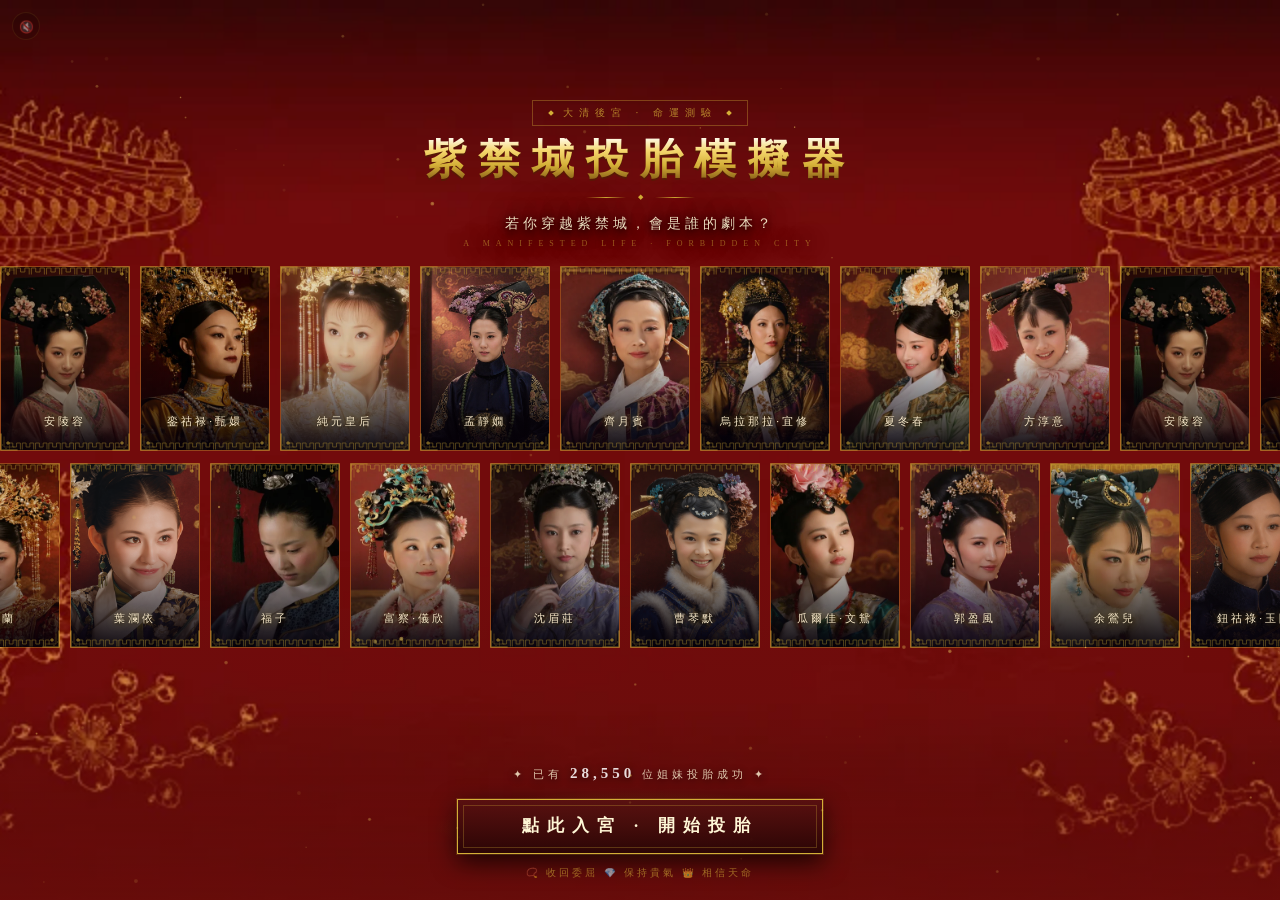
==== forbidden-city-game/index.html @ 696bb2dd "deploy: 紫禁城投胎模擬器 (Vite独立化构建)" ====
<!doctype html>
<html lang="zh-Hant">
  <head>
    <meta charset="UTF-8" />
    <meta name="viewport" content="width=device-width, initial-scale=1.0, user-scalable=no" />
    <title>紫禁城投胎模擬器</title>
    <meta name="description" content="大清後宮·命運測驗 — 穿越紫禁城，你會是誰的劇本？" />
    <meta property="og:title" content="紫禁城投胎模擬器" />
    <meta property="og:description" content="大清後宮·命運測驗 — 穿越紫禁城，你會是誰的劇本？" />
    <meta property="og:type" content="website" />
    <link rel="preconnect" href="https://fonts.googleapis.com">
    <link rel="preconnect" href="https://fonts.gstatic.com" crossorigin>
    <link href="https://fonts.googleapis.com/css2?family=Noto+Serif+TC:wght@400;700;900&family=Noto+Sans+TC:wght@400;700&display=swap" rel="stylesheet">
    <script type="module" crossorigin src="/forbidden-city-game/assets/index-CG6OCwtI.js"></script>
    <link rel="stylesheet" crossorigin href="/forbidden-city-game/assets/index-CJahbp13.css">
  </head>
  <body>
    <div id="root"></div>
  </body>
</html>
---- forbidden-city-game/assets/index-CJahbp13.css ----
*,:before,:after,::backdrop{--tw-border-spacing-x:0;--tw-border-spacing-y:0;--tw-translate-x:0;--tw-translate-y:0;--tw-rotate:0;--tw-skew-x:0;--tw-skew-y:0;--tw-scale-x:1;--tw-scale-y:1;--tw-pan-x: ;--tw-pan-y: ;--tw-pinch-zoom: ;--tw-scroll-snap-strictness:proximity;--tw-gradient-from-position: ;--tw-gradient-via-position: ;--tw-gradient-to-position: ;--tw-ordinal: ;--tw-slashed-zero: ;--tw-numeric-figure: ;--tw-numeric-spacing: ;--tw-numeric-fraction: ;--tw-ring-inset: ;--tw-ring-offset-width:0px;--tw-ring-offset-color:#fff;--tw-ring-color:#3b82f680;--tw-ring-offset-shadow:0 0 #0000;--tw-ring-shadow:0 0 #0000;--tw-shadow:0 0 #0000;--tw-shadow-colored:0 0 #0000;--tw-blur: ;--tw-brightness: ;--tw-contrast: ;--tw-grayscale: ;--tw-hue-rotate: ;--tw-invert: ;--tw-saturate: ;--tw-sepia: ;--tw-drop-shadow: ;--tw-backdrop-blur: ;--tw-backdrop-brightness: ;--tw-backdrop-contrast: ;--tw-backdrop-grayscale: ;--tw-backdrop-hue-rotate: ;--tw-backdrop-invert: ;--tw-backdrop-opacity: ;--tw-backdrop-saturate: ;--tw-backdrop-sepia: ;--tw-contain-size: ;--tw-contain-layout: ;--tw-contain-paint: ;--tw-contain-style: }*,:before,:after{box-sizing:border-box;border:0 solid #e5e7eb}:before,:after{--tw-content:""}html,:host{-webkit-text-size-adjust:100%;tab-size:4;font-feature-settings:normal;font-variation-settings:normal;-webkit-tap-highlight-color:transparent;font-family:ui-sans-serif,system-ui,sans-serif,Apple Color Emoji,Segoe UI Emoji,Segoe UI Symbol,Noto Color Emoji;line-height:1.5}body{line-height:inherit;margin:0}hr{height:0;color:inherit;border-top-width:1px}abbr:where([title]){-webkit-text-decoration:underline dotted;text-decoration:underline dotted}h1,h2,h3,h4,h5,h6{font-size:inherit;font-weight:inherit}a{color:inherit;-webkit-text-decoration:inherit;text-decoration:inherit}b,strong{font-weight:bolder}code,kbd,samp,pre{font-feature-settings:normal;font-variation-settings:normal;font-family:ui-monospace,SFMono-Regular,Menlo,Monaco,Consolas,Liberation Mono,Courier New,monospace;font-size:1em}small{font-size:80%}sub,sup{vertical-align:baseline;font-size:75%;line-height:0;position:relative}sub{bottom:-.25em}sup{top:-.5em}table{text-indent:0;border-color:inherit;border-collapse:collapse}button,input,optgroup,select,textarea{font-feature-settings:inherit;font-variation-settings:inherit;font-family:inherit;font-size:100%;font-weight:inherit;line-height:inherit;letter-spacing:inherit;color:inherit;margin:0;padding:0}button,select{text-transform:none}button,input:where([type=button]),input:where([type=reset]),input:where([type=submit]){-webkit-appearance:button;background-color:#0000;background-image:none}:-moz-focusring{outline:auto}:-moz-ui-invalid{box-shadow:none}progress{vertical-align:baseline}::-webkit-inner-spin-button{height:auto}::-webkit-outer-spin-button{height:auto}[type=search]{-webkit-appearance:textfield;outline-offset:-2px}::-webkit-search-decoration{-webkit-appearance:none}::-webkit-file-upload-button{-webkit-appearance:button;font:inherit}summary{display:list-item}blockquote,dl,dd,h1,h2,h3,h4,h5,h6,hr,figure,p,pre{margin:0}fieldset{margin:0;padding:0}legend{padding:0}ol,ul,menu{margin:0;padding:0;list-style:none}dialog{padding:0}textarea{resize:vertical}input::-moz-placeholder{opacity:1;color:#9ca3af}textarea::-moz-placeholder{opacity:1;color:#9ca3af}input::placeholder,textarea::placeholder{opacity:1;color:#9ca3af}button,[role=button]{cursor:pointer}:disabled{cursor:default}img,svg,video,canvas,audio,iframe,embed,object{vertical-align:middle;display:block}img,video{max-width:100%;height:auto}[hidden]:where(:not([hidden=until-found])){display:none}.container{width:100%}@media (width>=640px){.container{max-width:640px}}@media (width>=768px){.container{max-width:768px}}@media (width>=1024px){.container{max-width:1024px}}@media (width>=1280px){.container{max-width:1280px}}@media (width>=1536px){.container{max-width:1536px}}.pointer-events-none{pointer-events:none}.visible{visibility:visible}.fixed{position:fixed}.absolute{position:absolute}.relative{position:relative}.-inset-5{inset:-1.25rem}.-inset-6{inset:-1.5rem}.inset-0{inset:0}.inset-\[6px\]{inset:6px}.-inset-x-10{left:-2.5rem;right:-2.5rem}.inset-y-0{top:0;bottom:0}.bottom-0{bottom:0}.bottom-3{bottom:.75rem}.left-0{left:0}.left-1\/2{left:50%}.left-3{left:.75rem}.right-0{right:0}.right-3{right:.75rem}.top-0{top:0}.top-1\/2{top:50%}.top-3{top:.75rem}.z-10{z-index:10}.z-50{z-index:50}.z-\[100\]{z-index:100}.z-\[1\]{z-index:1}.z-\[200\]{z-index:200}.z-\[201\]{z-index:201}.z-\[999\]{z-index:999}.m-\[6px\]{margin:6px}.mx-0\.5{margin-left:.125rem;margin-right:.125rem}.mx-auto{margin-left:auto;margin-right:auto}.my-1{margin-top:.25rem;margin-bottom:.25rem}.mb-0\.5{margin-bottom:.125rem}.mb-1{margin-bottom:.25rem}.mb-2{margin-bottom:.5rem}.mb-2\.5{margin-bottom:.625rem}.mb-3{margin-bottom:.75rem}.mb-3\.5{margin-bottom:.875rem}.mb-4{margin-bottom:1rem}.mb-5{margin-bottom:1.25rem}.mb-8{margin-bottom:2rem}.mb-\[18px\]{margin-bottom:18px}.ml-0\.5{margin-left:.125rem}.mt-0\.5{margin-top:.125rem}.mt-12{margin-top:3rem}.mt-2{margin-top:.5rem}.mt-3{margin-top:.75rem}.mt-4{margin-top:1rem}.mt-6{margin-top:1.5rem}.mt-8{margin-top:2rem}.block{display:block}.inline-block{display:inline-block}.flex{display:flex}.inline-flex{display:inline-flex}.grid{display:grid}.hidden{display:none}.aspect-square{aspect-ratio:1}.h-1{height:.25rem}.h-7{height:1.75rem}.h-\[140px\]{height:140px}.h-\[14px\]{height:14px}.h-\[180px\]{height:180px}.h-\[1px\]{height:1px}.h-\[220px\]{height:220px}.h-\[32px\]{height:32px}.h-full{height:100%}.min-h-\[400px\]{min-height:400px}.w-0\.5{width:.125rem}.w-12{width:3rem}.w-16{width:4rem}.w-24{width:6rem}.w-7{width:1.75rem}.w-8{width:2rem}.w-9{width:2.25rem}.w-\[1\.5px\]{width:1.5px}.w-\[140px\]{width:140px}.w-\[180px\]{width:180px}.w-\[220px\]{width:220px}.w-\[2px\]{width:2px}.w-\[32px\]{width:32px}.w-\[40\%\]{width:40%}.w-\[90\%\]{width:90%}.w-full{width:100%}.max-w-\[300px\]{max-width:300px}.max-w-\[320px\]{max-width:320px}.max-w-\[340px\]{max-width:340px}.flex-1{flex:1}.flex-shrink-0,.shrink-0{flex-shrink:0}.transform{transform:translate(var(--tw-translate-x), var(--tw-translate-y)) rotate(var(--tw-rotate)) skewX(var(--tw-skew-x)) skewY(var(--tw-skew-y)) scaleX(var(--tw-scale-x)) scaleY(var(--tw-scale-y))}.animate-\[compassBreath_2\.4s_ease-in-out_infinite\]{animation:2.4s ease-in-out infinite compassBreath}.animate-\[compassRotateCCW_24s_linear_infinite\]{animation:24s linear infinite compassRotateCCW}.animate-\[compassRotateCW_18s_linear_infinite\]{animation:18s linear infinite compassRotateCW}.animate-\[cursorBlink_0\.8s_infinite\]{animation:.8s infinite cursorBlink}.animate-\[fadeInPortrait_0\.5s_ease-out\]{animation:.5s ease-out fadeInPortrait}.animate-\[shake_0\.7s_cubic-bezier\(\.36\,\.07\,\.19\,\.97\)\]{animation:.7s cubic-bezier(.36,.07,.19,.97) shake}.animate-\[shimmerRotate_3s_linear_infinite\]{animation:3s linear infinite shimmerRotate}.animate-\[taijiSpin_6s_linear_infinite\]{animation:6s linear infinite taijiSpin}@keyframes pulse{50%{opacity:.5}}.animate-pulse{animation:2s cubic-bezier(.4,0,.6,1) infinite pulse}@keyframes spin{to{transform:rotate(360deg)}}.animate-spin{animation:1s linear infinite spin}.cursor-pointer{cursor:pointer}.resize{resize:both}.grid-cols-5{grid-template-columns:repeat(5,minmax(0,1fr))}.flex-col{flex-direction:column}.flex-wrap{flex-wrap:wrap}.items-center{align-items:center}.justify-center{justify-content:center}.gap-0{gap:0}.gap-1{gap:.25rem}.gap-1\.5{gap:.375rem}.gap-2{gap:.5rem}.gap-3{gap:.75rem}.gap-5{gap:1.25rem}.space-y-1\.5>:not([hidden])~:not([hidden]){--tw-space-y-reverse:0;margin-top:calc(.375rem * calc(1 - var(--tw-space-y-reverse)));margin-bottom:calc(.375rem * var(--tw-space-y-reverse))}.space-y-2>:not([hidden])~:not([hidden]){--tw-space-y-reverse:0;margin-top:calc(.5rem * calc(1 - var(--tw-space-y-reverse)));margin-bottom:calc(.5rem * var(--tw-space-y-reverse))}.space-y-2\.5>:not([hidden])~:not([hidden]){--tw-space-y-reverse:0;margin-top:calc(.625rem * calc(1 - var(--tw-space-y-reverse)));margin-bottom:calc(.625rem * var(--tw-space-y-reverse))}.overflow-hidden{overflow:hidden}.overflow-y-auto{overflow-y:auto}.break-all{word-break:break-all}.rounded{border-radius:.25rem}.rounded-full{border-radius:9999px}.rounded-md{border-radius:.375rem}.rounded-sm{border-radius:.125rem}.rounded-l-full{border-top-left-radius:9999px;border-bottom-left-radius:9999px}.rounded-r-full{border-top-right-radius:9999px;border-bottom-right-radius:9999px}.rounded-t-2xl{border-top-left-radius:1rem;border-top-right-radius:1rem}.border{border-width:1px}.border-2{border-width:2px}.border-\[0\.5px\]{border-width:.5px}.border-\[3px\]{border-width:3px}.border-y{border-top-width:1px;border-bottom-width:1px}.border-none{border-style:none}.border-\[\#e5e5e5\]{--tw-border-opacity:1;border-color:rgb(229 229 229/var(--tw-border-opacity,1))}.border-\[rgba\(107\,114\,128\,0\.3\)\]{border-color:#6b72804d}.border-\[rgba\(168\,85\,247\,0\.3\)\]{border-color:#a855f74d}.border-\[rgba\(212\,175\,55\,0\.08\)\]{border-color:#d4af3714}.border-\[rgba\(212\,175\,55\,0\.1\)\]{border-color:#d4af371a}.border-\[rgba\(212\,175\,55\,0\.12\)\]{border-color:#d4af371f}.border-\[rgba\(212\,175\,55\,0\.15\)\]{border-color:#d4af3726}.border-\[rgba\(212\,175\,55\,0\.2\)\]{border-color:#d4af3733}.border-\[rgba\(212\,175\,55\,0\.25\)\]{border-color:#d4af3740}.border-\[rgba\(212\,175\,55\,0\.4\)\]{border-color:#d4af3766}.border-\[rgba\(255\,107\,53\,0\.3\)\]{border-color:#ff6b354d}.border-\[rgba\(255\,107\,53\,0\.4\)\]{border-color:#ff6b3566}.border-\[rgba\(59\,130\,246\,0\.3\)\]{border-color:#3b82f64d}.border-\[var\(--gold\)\]{border-color:var(--gold)}.border-t-\[\#333\]{--tw-border-opacity:1;border-top-color:rgb(51 51 51/var(--tw-border-opacity,1))}.bg-\[rgba\(0\,0\,0\,0\.15\)\]{background-color:#00000026}.bg-\[rgba\(0\,0\,0\,0\.18\)\]{background-color:#0000002e}.bg-\[rgba\(0\,0\,0\,0\.2\)\]{background-color:#0003}.bg-\[rgba\(0\,0\,0\,0\.3\)\]{background-color:#0000004d}.bg-\[rgba\(107\,114\,128\,0\.15\)\]{background-color:#6b728026}.bg-\[rgba\(168\,85\,247\,0\.15\)\]{background-color:#a855f726}.bg-\[rgba\(212\,175\,55\,0\.15\)\]{background-color:#d4af3726}.bg-\[rgba\(255\,107\,53\,0\.15\)\]{background-color:#ff6b3526}.bg-\[rgba\(255\,255\,255\,0\.02\)\]{background-color:#ffffff05}.bg-\[rgba\(255\,255\,255\,0\.03\)\]{background-color:#ffffff08}.bg-\[rgba\(255\,255\,255\,0\.1\)\]{background-color:#ffffff1a}.bg-\[rgba\(59\,130\,246\,0\.15\)\]{background-color:#3b82f626}.bg-transparent{background-color:#0000}.object-cover{-o-object-fit:cover;object-fit:cover}.p-1\.5{padding:.375rem}.p-5{padding:1.25rem}.p-6{padding:1.5rem}.px-1{padding-left:.25rem;padding-right:.25rem}.px-10{padding-left:2.5rem;padding-right:2.5rem}.px-12{padding-left:3rem;padding-right:3rem}.px-2{padding-left:.5rem;padding-right:.5rem}.px-2\.5{padding-left:.625rem;padding-right:.625rem}.px-3{padding-left:.75rem;padding-right:.75rem}.px-3\.5{padding-left:.875rem;padding-right:.875rem}.px-4{padding-left:1rem;padding-right:1rem}.px-5{padding-left:1.25rem;padding-right:1.25rem}.px-6{padding-left:1.5rem;padding-right:1.5rem}.px-\[11px\]{padding-left:11px;padding-right:11px}.px-\[13px\]{padding-left:13px;padding-right:13px}.py-0\.5{padding-top:.125rem;padding-bottom:.125rem}.py-1{padding-top:.25rem;padding-bottom:.25rem}.py-1\.5{padding-top:.375rem;padding-bottom:.375rem}.py-2{padding-top:.5rem;padding-bottom:.5rem}.py-2\.5{padding-top:.625rem;padding-bottom:.625rem}.py-3{padding-top:.75rem;padding-bottom:.75rem}.py-4{padding-top:1rem;padding-bottom:1rem}.py-8{padding-top:2rem;padding-bottom:2rem}.py-\[11px\]{padding-top:11px;padding-bottom:11px}.py-\[13px\]{padding-top:13px;padding-bottom:13px}.py-\[2px\]{padding-top:2px;padding-bottom:2px}.py-\[3px\]{padding-top:3px;padding-bottom:3px}.pb-5{padding-bottom:1.25rem}.pb-\[max\(20px\,env\(safe-area-inset-bottom\)\)\]{padding-bottom:max(20px, env(safe-area-inset-bottom))}.pt-3{padding-top:.75rem}.pt-4{padding-top:1rem}.pt-\[max\(16px\,env\(safe-area-inset-top\)\)\]{padding-top:max(16px, env(safe-area-inset-top))}.text-left{text-align:left}.text-center{text-align:center}.text-right{text-align:right}.align-middle{vertical-align:middle}.font-mono{font-family:ui-monospace,SFMono-Regular,Menlo,Monaco,Consolas,Liberation Mono,Courier New,monospace}.text-2xl{font-size:1.5rem;line-height:2rem}.text-\[10px\]{font-size:10px}.text-\[11px\]{font-size:11px}.text-\[12px\]{font-size:12px}.text-\[13px\]{font-size:13px}.text-\[15px\]{font-size:15px}.text-\[19px\]{font-size:19px}.text-\[20px\]{font-size:20px}.text-\[24px\]{font-size:24px}.text-\[40px\]{font-size:40px}.text-\[48px\]{font-size:48px}.text-\[8px\]{font-size:8px}.text-\[9px\]{font-size:9px}.text-base{font-size:1rem;line-height:1.5rem}.text-lg{font-size:1.125rem;line-height:1.75rem}.text-sm{font-size:.875rem;line-height:1.25rem}.text-xl{font-size:1.25rem;line-height:1.75rem}.text-xs{font-size:.75rem;line-height:1rem}.font-\[Ma_Shan_Zheng\,STKaiti\,KaiTi\,cursive\]{font-weight:Ma Shan Zheng,STKaiti,KaiTi,cursive}.font-\[Ma_Shan_Zheng\,ZCOOL_QingKe_HuangYou\,STKaiti\,KaiTi\,cursive\]{font-weight:Ma Shan Zheng,ZCOOL QingKe HuangYou,STKaiti,KaiTi,cursive}.font-\[Noto_Serif_TC\,serif\]{font-weight:Noto Serif TC,serif}.font-bold{font-weight:700}.font-semibold{font-weight:600}.uppercase{text-transform:uppercase}.italic{font-style:italic}.leading-\[1\.9\]{line-height:1.9}.leading-none{line-height:1}.leading-relaxed{line-height:1.625}.tracking-\[0\.5px\]{letter-spacing:.5px}.tracking-\[1\.5px\]{letter-spacing:1.5px}.tracking-\[1px\]{letter-spacing:1px}.tracking-\[2px\]{letter-spacing:2px}.tracking-\[3px\]{letter-spacing:3px}.tracking-\[4px\]{letter-spacing:4px}.tracking-\[5px\]{letter-spacing:5px}.tracking-\[6px\]{letter-spacing:6px}.tracking-\[8px\]{letter-spacing:8px}.tracking-wider{letter-spacing:.05em}.text-\[var\(--gold\)\]{color:var(--gold)}.text-\[var\(--n\)\]{color:var(--n)}.text-\[var\(--r\)\]{color:var(--r)}.text-\[var\(--sr\)\]{color:var(--sr)}.text-\[var\(--ssr\)\]{color:var(--ssr)}.opacity-0{opacity:0}.opacity-100{opacity:1}.opacity-30{opacity:.3}.opacity-50{opacity:.5}.shadow{--tw-shadow:0 1px 3px 0 #0000001a, 0 1px 2px -1px #0000001a;--tw-shadow-colored:0 1px 3px 0 var(--tw-shadow-color), 0 1px 2px -1px var(--tw-shadow-color);box-shadow:var(--tw-ring-offset-shadow,0 0 #0000), var(--tw-ring-shadow,0 0 #0000), var(--tw-shadow)}.blur{--tw-blur:blur(8px);filter:var(--tw-blur) var(--tw-brightness) var(--tw-contrast) var(--tw-grayscale) var(--tw-hue-rotate) var(--tw-invert) var(--tw-saturate) var(--tw-sepia) var(--tw-drop-shadow)}.drop-shadow{--tw-drop-shadow:drop-shadow(0 1px 2px #0000001a) drop-shadow(0 1px 1px #0000000f);filter:var(--tw-blur) var(--tw-brightness) var(--tw-contrast) var(--tw-grayscale) var(--tw-hue-rotate) var(--tw-invert) var(--tw-saturate) var(--tw-sepia) var(--tw-drop-shadow)}.filter{filter:var(--tw-blur) var(--tw-brightness) var(--tw-contrast) var(--tw-grayscale) var(--tw-hue-rotate) var(--tw-invert) var(--tw-saturate) var(--tw-sepia) var(--tw-drop-shadow)}.transition{transition-property:color,background-color,border-color,text-decoration-color,fill,stroke,opacity,box-shadow,transform,filter,-webkit-backdrop-filter,backdrop-filter;transition-duration:.15s;transition-timing-function:cubic-bezier(.4,0,.2,1)}.transition-\[width\]{transition-property:width;transition-duration:.15s;transition-timing-function:cubic-bezier(.4,0,.2,1)}.transition-all{transition-property:all;transition-duration:.15s;transition-timing-function:cubic-bezier(.4,0,.2,1)}.transition-transform{transition-property:transform;transition-duration:.15s;transition-timing-function:cubic-bezier(.4,0,.2,1)}.duration-300{transition-duration:.3s}.duration-500{transition-duration:.5s}.duration-700{transition-duration:.7s}.ease-in-out{transition-timing-function:cubic-bezier(.4,0,.2,1)}.ease-out{transition-timing-function:cubic-bezier(0,0,.2,1)}@keyframes float{0%,to{transform:translateY(0)}50%{transform:translateY(-8px)}}@keyframes cardPulse{0%,to{opacity:.5}50%{opacity:1}}@keyframes glowPulse{0%,to{box-shadow:0 0 20px #ff6b354d}50%{box-shadow:0 0 40px #ff6b3599}}@keyframes shake{0%,to{transform:translate(0)}10%,50%,90%{transform:translate(-4px)}30%,70%{transform:translate(4px)}}@keyframes blink{0%,to{opacity:.4}50%{opacity:1}}@keyframes cursorBlink{0%,50%{opacity:1}51%,to{opacity:0}}@keyframes shimmerRotate{0%{transform:rotate(0)}to{transform:rotate(360deg)}}@keyframes particleFall{0%{opacity:1;transform:translateY(0)scale(1)}to{opacity:0;transform:translateY(200px)scale(0)}}@keyframes countUp{0%{opacity:0;transform:translateY(4px)}to{opacity:1;transform:translateY(0)}}@keyframes btnGoldPulse{0%,to{box-shadow:0 0 8px #d4af3733}50%{box-shadow:0 0 20px #d4af3780}}@keyframes divineFlicker{0%,to{opacity:.3;transform:scale(1)}25%{opacity:1;transform:scale(1.08)}50%{opacity:.2;transform:scale(.95)}75%{opacity:.9;transform:scale(1.04)}}@keyframes divineGlow{0%,to{opacity:.4}50%{opacity:1}}@keyframes compassRotateCW{0%{transform:rotate(0)}to{transform:rotate(360deg)}}@keyframes compassRotateCCW{0%{transform:rotate(0)}to{transform:rotate(-360deg)}}@keyframes compassBreath{0%,to{opacity:.55;transform:scale(1)}50%{opacity:1;transform:scale(1.04)}}@keyframes taijiSpin{0%{transform:rotate(0)}to{transform:rotate(360deg)}}@keyframes fadeInPortrait{0%{opacity:0}to{opacity:1}}@keyframes marqueeLeft{0%{transform:translate(0)}to{transform:translate(-25%)}}@keyframes marqueeRight{0%{transform:translate(-25%)}to{transform:translate(0)}}@keyframes titleBreathe{0%,to{filter:drop-shadow(0 0 18px #d4af3747)}50%{filter:drop-shadow(0 0 36px #d4af379e)}}@keyframes ctaGlowPulse{0%,to{opacity:.45;transform:scale(1)}50%{opacity:.95;transform:scale(1.1)}}@keyframes petalFall{0%{opacity:0;transform:translateY(0)rotate(0)translate(0)}8%{opacity:.7}92%{opacity:.5}to{opacity:0;transform:translateY(108vh)rotate(500deg)translate(50px)}}@keyframes rippleOut{0%{opacity:.7;transform:translate(-50%,-50%)scale(0)}to{opacity:0;transform:translate(-50%,-50%)scale(5)}}@keyframes fadeInSlide{0%{opacity:0;transform:translateY(10px)}to{opacity:1;transform:translateY(0)}}@keyframes lineExpand{0%{opacity:0;transform:scaleX(0)}to{opacity:1;transform:scaleX(1)}}@keyframes goldBorderFlow{0%{transform:rotate(0)}to{transform:rotate(360deg)}}@keyframes signHintBlink{0%,to{opacity:.3}50%{opacity:.75}}html{height:100dvh;font-size:16px}#root{flex-direction:column;flex:1;height:100dvh;display:flex}:root{--palace-red:#8b0000;--deep-red:#5c0011;--gold:#d4af37;--gold-light:#f5e6c8;--ink-black:#1a1a1a;--silk-cream:#f4e8d0;--bg:#5c0a0a;--card-bg:#150505;--text-dim:#9a8c7a;--ssr:#ff6b35;--sr:#a855f7;--r:#3b82f6;--n:#6b7280;--ur:#f59e0b;--grad-palace-btn:linear-gradient(135deg, var(--palace-red), #a02020);--grad-gold-btn:linear-gradient(135deg, #c8963a 0%, #f0d060 40%, #c8963a 70%, #a07828 100%);--grad-card-back:linear-gradient(135deg, #1a0808, #2a1010, #1a0808);--grad-card-front:linear-gradient(180deg, #2a1510, #1a0a0a);--grad-opening:radial-gradient(ellipse at center bottom, #5c0011 0%, #1a0808 50%, #0a0303 100%)}body{background-color:#1a0808;width:100%;height:100dvh;margin:0;padding:0;font-family:Noto Sans TC,PingFang TC,Microsoft JhengHei,sans-serif;overflow:hidden}.trait-chip{letter-spacing:1px;color:var(--silk-cream);border:1px solid #d4af3733;border-radius:2px;padding:2px 8px;font-size:10px;display:inline-block}.ig-stat-cell{text-align:center;background:#0003;border:1px solid #d4af371a;border-radius:2px;flex:1;padding:4px 2px}.ig-drawn-card{color:var(--text-dim);white-space:nowrap;background:#ffffff05;border:1px solid #d4af3714;border-radius:2px;padding:3px 6px;font-size:8px;display:inline-block}.opening-marquee:hover .opening-track{animation-play-state:paused}.opening-card:hover .opening-card-inner{border-color:#d4af37bf;box-shadow:0 0 18px #d4af3773,0 0 4px #d4af3740}.opening-card:hover .opening-card-corner{opacity:1!important}.opening-card:hover .opening-card-rule{opacity:.8!important}.opening-card:hover .opening-card-hint{opacity:1!important}.opening-card:hover .opening-card-name{color:#fff;text-shadow:0 0 14px #d4af37f2,0 1px 4px #000}.opening-card:hover img{filter:brightness(.96)saturate(1.2)!important}.opening-card:hover{z-index:10;transform:translateY(-4px)scale(1.03)}.hover\:bg-\[rgba\(212\,175\,55\,0\.1\)\]:hover{background-color:#d4af371a}.hover\:opacity-80:hover{opacity:.8}.active\:scale-\[0\.96\]:active{--tw-scale-x:.96;--tw-scale-y:.96;transform:translate(var(--tw-translate-x), var(--tw-translate-y)) rotate(var(--tw-rotate)) skewX(var(--tw-skew-x)) skewY(var(--tw-skew-y)) scaleX(var(--tw-scale-x)) scaleY(var(--tw-scale-y))}.active\:scale-\[0\.97\]:active{--tw-scale-x:.97;--tw-scale-y:.97;transform:translate(var(--tw-translate-x), var(--tw-translate-y)) rotate(var(--tw-rotate)) skewX(var(--tw-skew-x)) skewY(var(--tw-skew-y)) scaleX(var(--tw-scale-x)) scaleY(var(--tw-scale-y))}.active\:scale-\[0\.98\]:active{--tw-scale-x:.98;--tw-scale-y:.98;transform:translate(var(--tw-translate-x), var(--tw-translate-y)) rotate(var(--tw-rotate)) skewX(var(--tw-skew-x)) skewY(var(--tw-skew-y)) scaleX(var(--tw-scale-x)) scaleY(var(--tw-scale-y))}.active\:bg-\[rgba\(255\,255\,255\,0\.03\)\]:active{background-color:#ffffff08}.active\:bg-\[rgba\(255\,255\,255\,0\.04\)\]:active{background-color:#ffffff0a}
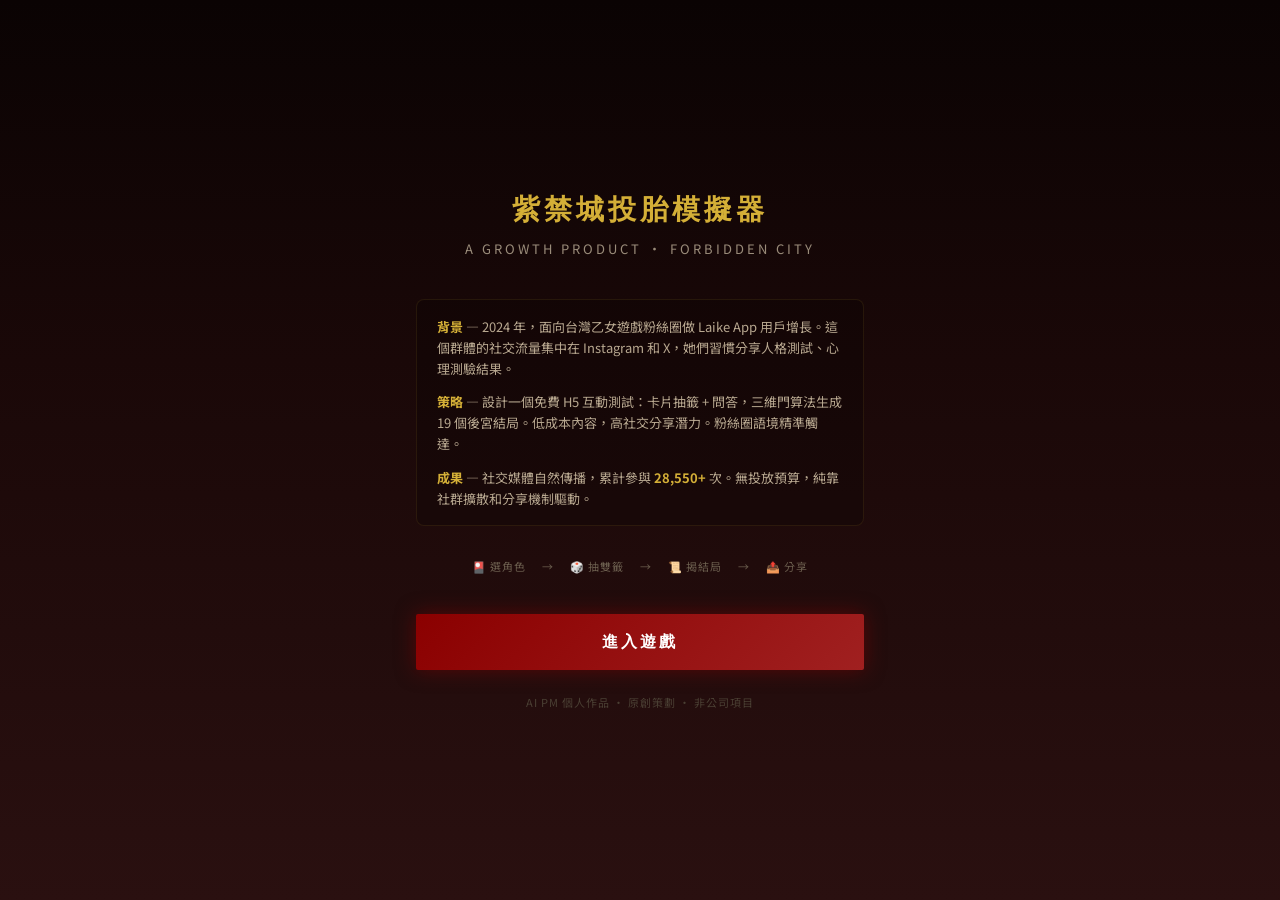
==== commit 296dc4e2: "feat: 紫禁城增加作品介紹頁 (intro screen)" ====
--- a/forbidden-city-game/index.html
+++ b/forbidden-city-game/index.html
@@ -11,8 +11,8 @@
     <link rel="preconnect" href="https://fonts.googleapis.com">
     <link rel="preconnect" href="https://fonts.gstatic.com" crossorigin>
     <link href="https://fonts.googleapis.com/css2?family=Noto+Serif+TC:wght@400;700;900&family=Noto+Sans+TC:wght@400;700&display=swap" rel="stylesheet">
-    <script type="module" crossorigin src="/forbidden-city-game/assets/index-CG6OCwtI.js"></script>
-    <link rel="stylesheet" crossorigin href="/forbidden-city-game/assets/index-CJahbp13.css">
+    <script type="module" crossorigin src="/forbidden-city-game/assets/index-pYDEY76t.js"></script>
+    <link rel="stylesheet" crossorigin href="/forbidden-city-game/assets/index-D1JG1Roz.css">
   </head>
   <body>
     <div id="root"></div>
--- a/forbidden-city-game/assets/index-D1JG1Roz.css
+++ b/forbidden-city-game/assets/index-D1JG1Roz.css
@@ -0,0 +1 @@
+*,:before,:after,::backdrop{--tw-border-spacing-x:0;--tw-border-spacing-y:0;--tw-translate-x:0;--tw-translate-y:0;--tw-rotate:0;--tw-skew-x:0;--tw-skew-y:0;--tw-scale-x:1;--tw-scale-y:1;--tw-pan-x: ;--tw-pan-y: ;--tw-pinch-zoom: ;--tw-scroll-snap-strictness:proximity;--tw-gradient-from-position: ;--tw-gradient-via-position: ;--tw-gradient-to-position: ;--tw-ordinal: ;--tw-slashed-zero: ;--tw-numeric-figure: ;--tw-numeric-spacing: ;--tw-numeric-fraction: ;--tw-ring-inset: ;--tw-ring-offset-width:0px;--tw-ring-offset-color:#fff;--tw-ring-color:#3b82f680;--tw-ring-offset-shadow:0 0 #0000;--tw-ring-shadow:0 0 #0000;--tw-shadow:0 0 #0000;--tw-shadow-colored:0 0 #0000;--tw-blur: ;--tw-brightness: ;--tw-contrast: ;--tw-grayscale: ;--tw-hue-rotate: ;--tw-invert: ;--tw-saturate: ;--tw-sepia: ;--tw-drop-shadow: ;--tw-backdrop-blur: ;--tw-backdrop-brightness: ;--tw-backdrop-contrast: ;--tw-backdrop-grayscale: ;--tw-backdrop-hue-rotate: ;--tw-backdrop-invert: ;--tw-backdrop-opacity: ;--tw-backdrop-saturate: ;--tw-backdrop-sepia: ;--tw-contain-size: ;--tw-contain-layout: ;--tw-contain-paint: ;--tw-contain-style: }*,:before,:after{box-sizing:border-box;border:0 solid #e5e7eb}:before,:after{--tw-content:""}html,:host{-webkit-text-size-adjust:100%;tab-size:4;font-feature-settings:normal;font-variation-settings:normal;-webkit-tap-highlight-color:transparent;font-family:ui-sans-serif,system-ui,sans-serif,Apple Color Emoji,Segoe UI Emoji,Segoe UI Symbol,Noto Color Emoji;line-height:1.5}body{line-height:inherit;margin:0}hr{height:0;color:inherit;border-top-width:1px}abbr:where([title]){-webkit-text-decoration:underline dotted;text-decoration:underline dotted}h1,h2,h3,h4,h5,h6{font-size:inherit;font-weight:inherit}a{color:inherit;-webkit-text-decoration:inherit;text-decoration:inherit}b,strong{font-weight:bolder}code,kbd,samp,pre{font-feature-settings:normal;font-variation-settings:normal;font-family:ui-monospace,SFMono-Regular,Menlo,Monaco,Consolas,Liberation Mono,Courier New,monospace;font-size:1em}small{font-size:80%}sub,sup{vertical-align:baseline;font-size:75%;line-height:0;position:relative}sub{bottom:-.25em}sup{top:-.5em}table{text-indent:0;border-color:inherit;border-collapse:collapse}button,input,optgroup,select,textarea{font-feature-settings:inherit;font-variation-settings:inherit;font-family:inherit;font-size:100%;font-weight:inherit;line-height:inherit;letter-spacing:inherit;color:inherit;margin:0;padding:0}button,select{text-transform:none}button,input:where([type=button]),input:where([type=reset]),input:where([type=submit]){-webkit-appearance:button;background-color:#0000;background-image:none}:-moz-focusring{outline:auto}:-moz-ui-invalid{box-shadow:none}progress{vertical-align:baseline}::-webkit-inner-spin-button{height:auto}::-webkit-outer-spin-button{height:auto}[type=search]{-webkit-appearance:textfield;outline-offset:-2px}::-webkit-search-decoration{-webkit-appearance:none}::-webkit-file-upload-button{-webkit-appearance:button;font:inherit}summary{display:list-item}blockquote,dl,dd,h1,h2,h3,h4,h5,h6,hr,figure,p,pre{margin:0}fieldset{margin:0;padding:0}legend{padding:0}ol,ul,menu{margin:0;padding:0;list-style:none}dialog{padding:0}textarea{resize:vertical}input::-moz-placeholder{opacity:1;color:#9ca3af}textarea::-moz-placeholder{opacity:1;color:#9ca3af}input::placeholder,textarea::placeholder{opacity:1;color:#9ca3af}button,[role=button]{cursor:pointer}:disabled{cursor:default}img,svg,video,canvas,audio,iframe,embed,object{vertical-align:middle;display:block}img,video{max-width:100%;height:auto}[hidden]:where(:not([hidden=until-found])){display:none}.container{width:100%}@media (width>=640px){.container{max-width:640px}}@media (width>=768px){.container{max-width:768px}}@media (width>=1024px){.container{max-width:1024px}}@media (width>=1280px){.container{max-width:1280px}}@media (width>=1536px){.container{max-width:1536px}}.pointer-events-none{pointer-events:none}.visible{visibility:visible}.fixed{position:fixed}.absolute{position:absolute}.relative{position:relative}.-inset-5{inset:-1.25rem}.-inset-6{inset:-1.5rem}.inset-0{inset:0}.inset-\[6px\]{inset:6px}.-inset-x-10{left:-2.5rem;right:-2.5rem}.inset-y-0{top:0;bottom:0}.bottom-0{bottom:0}.bottom-3{bottom:.75rem}.left-0{left:0}.left-1\/2{left:50%}.left-3{left:.75rem}.right-0{right:0}.right-3{right:.75rem}.top-0{top:0}.top-1\/2{top:50%}.top-3{top:.75rem}.z-10{z-index:10}.z-50{z-index:50}.z-\[100\]{z-index:100}.z-\[1\]{z-index:1}.z-\[200\]{z-index:200}.z-\[201\]{z-index:201}.z-\[999\]{z-index:999}.m-\[6px\]{margin:6px}.mx-0\.5{margin-left:.125rem;margin-right:.125rem}.mx-auto{margin-left:auto;margin-right:auto}.my-1{margin-top:.25rem;margin-bottom:.25rem}.mb-0\.5{margin-bottom:.125rem}.mb-1{margin-bottom:.25rem}.mb-10{margin-bottom:2.5rem}.mb-2{margin-bottom:.5rem}.mb-2\.5{margin-bottom:.625rem}.mb-3{margin-bottom:.75rem}.mb-3\.5{margin-bottom:.875rem}.mb-4{margin-bottom:1rem}.mb-5{margin-bottom:1.25rem}.mb-8{margin-bottom:2rem}.mb-\[18px\]{margin-bottom:18px}.ml-0\.5{margin-left:.125rem}.mt-0\.5{margin-top:.125rem}.mt-12{margin-top:3rem}.mt-2{margin-top:.5rem}.mt-3{margin-top:.75rem}.mt-4{margin-top:1rem}.mt-6{margin-top:1.5rem}.mt-8{margin-top:2rem}.block{display:block}.inline-block{display:inline-block}.flex{display:flex}.inline-flex{display:inline-flex}.grid{display:grid}.hidden{display:none}.aspect-square{aspect-ratio:1}.h-1{height:.25rem}.h-7{height:1.75rem}.h-\[140px\]{height:140px}.h-\[14px\]{height:14px}.h-\[180px\]{height:180px}.h-\[1px\]{height:1px}.h-\[220px\]{height:220px}.h-\[32px\]{height:32px}.h-full{height:100%}.min-h-\[400px\]{min-height:400px}.min-h-screen{min-height:100vh}.w-0\.5{width:.125rem}.w-12{width:3rem}.w-16{width:4rem}.w-24{width:6rem}.w-7{width:1.75rem}.w-8{width:2rem}.w-9{width:2.25rem}.w-\[1\.5px\]{width:1.5px}.w-\[140px\]{width:140px}.w-\[180px\]{width:180px}.w-\[220px\]{width:220px}.w-\[2px\]{width:2px}.w-\[32px\]{width:32px}.w-\[40\%\]{width:40%}.w-\[90\%\]{width:90%}.w-full{width:100%}.max-w-\[300px\]{max-width:300px}.max-w-\[320px\]{max-width:320px}.max-w-\[340px\]{max-width:340px}.max-w-md{max-width:28rem}.flex-1{flex:1}.flex-shrink-0,.shrink-0{flex-shrink:0}.transform{transform:translate(var(--tw-translate-x), var(--tw-translate-y)) rotate(var(--tw-rotate)) skewX(var(--tw-skew-x)) skewY(var(--tw-skew-y)) scaleX(var(--tw-scale-x)) scaleY(var(--tw-scale-y))}.animate-\[compassBreath_2\.4s_ease-in-out_infinite\]{animation:2.4s ease-in-out infinite compassBreath}.animate-\[compassRotateCCW_24s_linear_infinite\]{animation:24s linear infinite compassRotateCCW}.animate-\[compassRotateCW_18s_linear_infinite\]{animation:18s linear infinite compassRotateCW}.animate-\[cursorBlink_0\.8s_infinite\]{animation:.8s infinite cursorBlink}.animate-\[fadeInPortrait_0\.5s_ease-out\]{animation:.5s ease-out fadeInPortrait}.animate-\[shake_0\.7s_cubic-bezier\(\.36\,\.07\,\.19\,\.97\)\]{animation:.7s cubic-bezier(.36,.07,.19,.97) shake}.animate-\[shimmerRotate_3s_linear_infinite\]{animation:3s linear infinite shimmerRotate}.animate-\[taijiSpin_6s_linear_infinite\]{animation:6s linear infinite taijiSpin}@keyframes pulse{50%{opacity:.5}}.animate-pulse{animation:2s cubic-bezier(.4,0,.6,1) infinite pulse}@keyframes spin{to{transform:rotate(360deg)}}.animate-spin{animation:1s linear infinite spin}.cursor-pointer{cursor:pointer}.resize{resize:both}.grid-cols-5{grid-template-columns:repeat(5,minmax(0,1fr))}.flex-col{flex-direction:column}.flex-wrap{flex-wrap:wrap}.items-center{align-items:center}.justify-center{justify-content:center}.gap-0{gap:0}.gap-1{gap:.25rem}.gap-1\.5{gap:.375rem}.gap-2{gap:.5rem}.gap-3{gap:.75rem}.gap-4{gap:1rem}.gap-5{gap:1.25rem}.space-y-1\.5>:not([hidden])~:not([hidden]){--tw-space-y-reverse:0;margin-top:calc(.375rem * calc(1 - var(--tw-space-y-reverse)));margin-bottom:calc(.375rem * var(--tw-space-y-reverse))}.space-y-2>:not([hidden])~:not([hidden]){--tw-space-y-reverse:0;margin-top:calc(.5rem * calc(1 - var(--tw-space-y-reverse)));margin-bottom:calc(.5rem * var(--tw-space-y-reverse))}.space-y-2\.5>:not([hidden])~:not([hidden]){--tw-space-y-reverse:0;margin-top:calc(.625rem * calc(1 - var(--tw-space-y-reverse)));margin-bottom:calc(.625rem * var(--tw-space-y-reverse))}.overflow-hidden{overflow:hidden}.overflow-y-auto{overflow-y:auto}.break-all{word-break:break-all}.rounded{border-radius:.25rem}.rounded-full{border-radius:9999px}.rounded-lg{border-radius:.5rem}.rounded-md{border-radius:.375rem}.rounded-sm{border-radius:.125rem}.rounded-l-full{border-top-left-radius:9999px;border-bottom-left-radius:9999px}.rounded-r-full{border-top-right-radius:9999px;border-bottom-right-radius:9999px}.rounded-t-2xl{border-top-left-radius:1rem;border-top-right-radius:1rem}.border{border-width:1px}.border-2{border-width:2px}.border-\[0\.5px\]{border-width:.5px}.border-\[3px\]{border-width:3px}.border-y{border-top-width:1px;border-bottom-width:1px}.border-none{border-style:none}.border-\[\#D4AF37\]\/10{border-color:#d4af371a}.border-\[\#e5e5e5\]{--tw-border-opacity:1;border-color:rgb(229 229 229/var(--tw-border-opacity,1))}.border-\[rgba\(107\,114\,128\,0\.3\)\]{border-color:#6b72804d}.border-\[rgba\(168\,85\,247\,0\.3\)\]{border-color:#a855f74d}.border-\[rgba\(212\,175\,55\,0\.08\)\]{border-color:#d4af3714}.border-\[rgba\(212\,175\,55\,0\.1\)\]{border-color:#d4af371a}.border-\[rgba\(212\,175\,55\,0\.12\)\]{border-color:#d4af371f}.border-\[rgba\(212\,175\,55\,0\.15\)\]{border-color:#d4af3726}.border-\[rgba\(212\,175\,55\,0\.2\)\]{border-color:#d4af3733}.border-\[rgba\(212\,175\,55\,0\.25\)\]{border-color:#d4af3740}.border-\[rgba\(212\,175\,55\,0\.4\)\]{border-color:#d4af3766}.border-\[rgba\(255\,107\,53\,0\.3\)\]{border-color:#ff6b354d}.border-\[rgba\(255\,107\,53\,0\.4\)\]{border-color:#ff6b3566}.border-\[rgba\(59\,130\,246\,0\.3\)\]{border-color:#3b82f64d}.border-\[var\(--gold\)\]{border-color:var(--gold)}.border-t-\[\#333\]{--tw-border-opacity:1;border-top-color:rgb(51 51 51/var(--tw-border-opacity,1))}.bg-\[rgba\(0\,0\,0\,0\.15\)\]{background-color:#00000026}.bg-\[rgba\(0\,0\,0\,0\.18\)\]{background-color:#0000002e}.bg-\[rgba\(0\,0\,0\,0\.2\)\]{background-color:#0003}.bg-\[rgba\(0\,0\,0\,0\.3\)\]{background-color:#0000004d}.bg-\[rgba\(107\,114\,128\,0\.15\)\]{background-color:#6b728026}.bg-\[rgba\(168\,85\,247\,0\.15\)\]{background-color:#a855f726}.bg-\[rgba\(212\,175\,55\,0\.15\)\]{background-color:#d4af3726}.bg-\[rgba\(255\,107\,53\,0\.15\)\]{background-color:#ff6b3526}.bg-\[rgba\(255\,255\,255\,0\.02\)\]{background-color:#ffffff05}.bg-\[rgba\(255\,255\,255\,0\.03\)\]{background-color:#ffffff08}.bg-\[rgba\(255\,255\,255\,0\.1\)\]{background-color:#ffffff1a}.bg-\[rgba\(59\,130\,246\,0\.15\)\]{background-color:#3b82f626}.bg-black\/20{background-color:#0003}.bg-transparent{background-color:#0000}.object-cover{-o-object-fit:cover;object-fit:cover}.p-1\.5{padding:.375rem}.p-5{padding:1.25rem}.p-6{padding:1.5rem}.px-1{padding-left:.25rem;padding-right:.25rem}.px-10{padding-left:2.5rem;padding-right:2.5rem}.px-12{padding-left:3rem;padding-right:3rem}.px-2{padding-left:.5rem;padding-right:.5rem}.px-2\.5{padding-left:.625rem;padding-right:.625rem}.px-3{padding-left:.75rem;padding-right:.75rem}.px-3\.5{padding-left:.875rem;padding-right:.875rem}.px-4{padding-left:1rem;padding-right:1rem}.px-5{padding-left:1.25rem;padding-right:1.25rem}.px-6{padding-left:1.5rem;padding-right:1.5rem}.px-\[11px\]{padding-left:11px;padding-right:11px}.px-\[13px\]{padding-left:13px;padding-right:13px}.py-0\.5{padding-top:.125rem;padding-bottom:.125rem}.py-1{padding-top:.25rem;padding-bottom:.25rem}.py-1\.5{padding-top:.375rem;padding-bottom:.375rem}.py-2{padding-top:.5rem;padding-bottom:.5rem}.py-2\.5{padding-top:.625rem;padding-bottom:.625rem}.py-3{padding-top:.75rem;padding-bottom:.75rem}.py-4{padding-top:1rem;padding-bottom:1rem}.py-8{padding-top:2rem;padding-bottom:2rem}.py-\[11px\]{padding-top:11px;padding-bottom:11px}.py-\[13px\]{padding-top:13px;padding-bottom:13px}.py-\[2px\]{padding-top:2px;padding-bottom:2px}.py-\[3px\]{padding-top:3px;padding-bottom:3px}.pb-5{padding-bottom:1.25rem}.pb-\[max\(20px\,env\(safe-area-inset-bottom\)\)\]{padding-bottom:max(20px, env(safe-area-inset-bottom))}.pt-3{padding-top:.75rem}.pt-4{padding-top:1rem}.pt-\[max\(16px\,env\(safe-area-inset-top\)\)\]{padding-top:max(16px, env(safe-area-inset-top))}.text-left{text-align:left}.text-center{text-align:center}.text-right{text-align:right}.align-middle{vertical-align:middle}.font-mono{font-family:ui-monospace,SFMono-Regular,Menlo,Monaco,Consolas,Liberation Mono,Courier New,monospace}.text-2xl{font-size:1.5rem;line-height:2rem}.text-\[10px\]{font-size:10px}.text-\[11px\]{font-size:11px}.text-\[12px\]{font-size:12px}.text-\[13px\]{font-size:13px}.text-\[15px\]{font-size:15px}.text-\[16px\]{font-size:16px}.text-\[19px\]{font-size:19px}.text-\[20px\]{font-size:20px}.text-\[24px\]{font-size:24px}.text-\[28px\]{font-size:28px}.text-\[40px\]{font-size:40px}.text-\[48px\]{font-size:48px}.text-\[8px\]{font-size:8px}.text-\[9px\]{font-size:9px}.text-base{font-size:1rem;line-height:1.5rem}.text-lg{font-size:1.125rem;line-height:1.75rem}.text-sm{font-size:.875rem;line-height:1.25rem}.text-xl{font-size:1.25rem;line-height:1.75rem}.text-xs{font-size:.75rem;line-height:1rem}.font-\[Ma_Shan_Zheng\,STKaiti\,KaiTi\,cursive\]{font-weight:Ma Shan Zheng,STKaiti,KaiTi,cursive}.font-\[Ma_Shan_Zheng\,ZCOOL_QingKe_HuangYou\,STKaiti\,KaiTi\,cursive\]{font-weight:Ma Shan Zheng,ZCOOL QingKe HuangYou,STKaiti,KaiTi,cursive}.font-\[Noto_Serif_TC\,serif\]{font-weight:Noto Serif TC,serif}.font-black{font-weight:900}.font-bold{font-weight:700}.font-semibold{font-weight:600}.uppercase{text-transform:uppercase}.italic{font-style:italic}.leading-\[1\.9\]{line-height:1.9}.leading-none{line-height:1}.leading-relaxed{line-height:1.625}.tracking-\[0\.5px\]{letter-spacing:.5px}.tracking-\[1\.5px\]{letter-spacing:1.5px}.tracking-\[1px\]{letter-spacing:1px}.tracking-\[2px\]{letter-spacing:2px}.tracking-\[3px\]{letter-spacing:3px}.tracking-\[4px\]{letter-spacing:4px}.tracking-\[5px\]{letter-spacing:5px}.tracking-\[6px\]{letter-spacing:6px}.tracking-\[8px\]{letter-spacing:8px}.tracking-wider{letter-spacing:.05em}.text-\[\#4a3f33\]{--tw-text-opacity:1;color:rgb(74 63 51/var(--tw-text-opacity,1))}.text-\[\#6b5e4e\]{--tw-text-opacity:1;color:rgb(107 94 78/var(--tw-text-opacity,1))}.text-\[\#9a8c7a\]{--tw-text-opacity:1;color:rgb(154 140 122/var(--tw-text-opacity,1))}.text-\[\#D4AF37\]{--tw-text-opacity:1;color:rgb(212 175 55/var(--tw-text-opacity,1))}.text-\[\#b8a890\]{--tw-text-opacity:1;color:rgb(184 168 144/var(--tw-text-opacity,1))}.text-\[var\(--gold\)\]{color:var(--gold)}.text-\[var\(--n\)\]{color:var(--n)}.text-\[var\(--r\)\]{color:var(--r)}.text-\[var\(--sr\)\]{color:var(--sr)}.text-\[var\(--ssr\)\]{color:var(--ssr)}.text-white{--tw-text-opacity:1;color:rgb(255 255 255/var(--tw-text-opacity,1))}.opacity-0{opacity:0}.opacity-100{opacity:1}.opacity-30{opacity:.3}.opacity-50{opacity:.5}.shadow{--tw-shadow:0 1px 3px 0 #0000001a, 0 1px 2px -1px #0000001a;--tw-shadow-colored:0 1px 3px 0 var(--tw-shadow-color), 0 1px 2px -1px var(--tw-shadow-color);box-shadow:var(--tw-ring-offset-shadow,0 0 #0000), var(--tw-ring-shadow,0 0 #0000), var(--tw-shadow)}.blur{--tw-blur:blur(8px);filter:var(--tw-blur) var(--tw-brightness) var(--tw-contrast) var(--tw-grayscale) var(--tw-hue-rotate) var(--tw-invert) var(--tw-saturate) var(--tw-sepia) var(--tw-drop-shadow)}.drop-shadow{--tw-drop-shadow:drop-shadow(0 1px 2px #0000001a) drop-shadow(0 1px 1px #0000000f);filter:var(--tw-blur) var(--tw-brightness) var(--tw-contrast) var(--tw-grayscale) var(--tw-hue-rotate) var(--tw-invert) var(--tw-saturate) var(--tw-sepia) var(--tw-drop-shadow)}.filter{filter:var(--tw-blur) var(--tw-brightness) var(--tw-contrast) var(--tw-grayscale) var(--tw-hue-rotate) var(--tw-invert) var(--tw-saturate) var(--tw-sepia) var(--tw-drop-shadow)}.transition{transition-property:color,background-color,border-color,text-decoration-color,fill,stroke,opacity,box-shadow,transform,filter,-webkit-backdrop-filter,backdrop-filter;transition-duration:.15s;transition-timing-function:cubic-bezier(.4,0,.2,1)}.transition-\[width\]{transition-property:width;transition-duration:.15s;transition-timing-function:cubic-bezier(.4,0,.2,1)}.transition-all{transition-property:all;transition-duration:.15s;transition-timing-function:cubic-bezier(.4,0,.2,1)}.transition-transform{transition-property:transform;transition-duration:.15s;transition-timing-function:cubic-bezier(.4,0,.2,1)}.duration-300{transition-duration:.3s}.duration-500{transition-duration:.5s}.duration-700{transition-duration:.7s}.ease-in-out{transition-timing-function:cubic-bezier(.4,0,.2,1)}.ease-out{transition-timing-function:cubic-bezier(0,0,.2,1)}@keyframes float{0%,to{transform:translateY(0)}50%{transform:translateY(-8px)}}@keyframes cardPulse{0%,to{opacity:.5}50%{opacity:1}}@keyframes glowPulse{0%,to{box-shadow:0 0 20px #ff6b354d}50%{box-shadow:0 0 40px #ff6b3599}}@keyframes shake{0%,to{transform:translate(0)}10%,50%,90%{transform:translate(-4px)}30%,70%{transform:translate(4px)}}@keyframes blink{0%,to{opacity:.4}50%{opacity:1}}@keyframes cursorBlink{0%,50%{opacity:1}51%,to{opacity:0}}@keyframes shimmerRotate{0%{transform:rotate(0)}to{transform:rotate(360deg)}}@keyframes particleFall{0%{opacity:1;transform:translateY(0)scale(1)}to{opacity:0;transform:translateY(200px)scale(0)}}@keyframes countUp{0%{opacity:0;transform:translateY(4px)}to{opacity:1;transform:translateY(0)}}@keyframes btnGoldPulse{0%,to{box-shadow:0 0 8px #d4af3733}50%{box-shadow:0 0 20px #d4af3780}}@keyframes divineFlicker{0%,to{opacity:.3;transform:scale(1)}25%{opacity:1;transform:scale(1.08)}50%{opacity:.2;transform:scale(.95)}75%{opacity:.9;transform:scale(1.04)}}@keyframes divineGlow{0%,to{opacity:.4}50%{opacity:1}}@keyframes compassRotateCW{0%{transform:rotate(0)}to{transform:rotate(360deg)}}@keyframes compassRotateCCW{0%{transform:rotate(0)}to{transform:rotate(-360deg)}}@keyframes compassBreath{0%,to{opacity:.55;transform:scale(1)}50%{opacity:1;transform:scale(1.04)}}@keyframes taijiSpin{0%{transform:rotate(0)}to{transform:rotate(360deg)}}@keyframes fadeInPortrait{0%{opacity:0}to{opacity:1}}@keyframes marqueeLeft{0%{transform:translate(0)}to{transform:translate(-25%)}}@keyframes marqueeRight{0%{transform:translate(-25%)}to{transform:translate(0)}}@keyframes titleBreathe{0%,to{filter:drop-shadow(0 0 18px #d4af3747)}50%{filter:drop-shadow(0 0 36px #d4af379e)}}@keyframes ctaGlowPulse{0%,to{opacity:.45;transform:scale(1)}50%{opacity:.95;transform:scale(1.1)}}@keyframes petalFall{0%{opacity:0;transform:translateY(0)rotate(0)translate(0)}8%{opacity:.7}92%{opacity:.5}to{opacity:0;transform:translateY(108vh)rotate(500deg)translate(50px)}}@keyframes rippleOut{0%{opacity:.7;transform:translate(-50%,-50%)scale(0)}to{opacity:0;transform:translate(-50%,-50%)scale(5)}}@keyframes fadeInSlide{0%{opacity:0;transform:translateY(10px)}to{opacity:1;transform:translateY(0)}}@keyframes lineExpand{0%{opacity:0;transform:scaleX(0)}to{opacity:1;transform:scaleX(1)}}@keyframes goldBorderFlow{0%{transform:rotate(0)}to{transform:rotate(360deg)}}@keyframes signHintBlink{0%,to{opacity:.3}50%{opacity:.75}}html{height:100dvh;font-size:16px}#root{flex-direction:column;flex:1;height:100dvh;display:flex}:root{--palace-red:#8b0000;--deep-red:#5c0011;--gold:#d4af37;--gold-light:#f5e6c8;--ink-black:#1a1a1a;--silk-cream:#f4e8d0;--bg:#5c0a0a;--card-bg:#150505;--text-dim:#9a8c7a;--ssr:#ff6b35;--sr:#a855f7;--r:#3b82f6;--n:#6b7280;--ur:#f59e0b;--grad-palace-btn:linear-gradient(135deg, var(--palace-red), #a02020);--grad-gold-btn:linear-gradient(135deg, #c8963a 0%, #f0d060 40%, #c8963a 70%, #a07828 100%);--grad-card-back:linear-gradient(135deg, #1a0808, #2a1010, #1a0808);--grad-card-front:linear-gradient(180deg, #2a1510, #1a0a0a);--grad-opening:radial-gradient(ellipse at center bottom, #5c0011 0%, #1a0808 50%, #0a0303 100%)}body{background-color:#1a0808;width:100%;height:100dvh;margin:0;padding:0;font-family:Noto Sans TC,PingFang TC,Microsoft JhengHei,sans-serif;overflow:hidden}.trait-chip{letter-spacing:1px;color:var(--silk-cream);border:1px solid #d4af3733;border-radius:2px;padding:2px 8px;font-size:10px;display:inline-block}.ig-stat-cell{text-align:center;background:#0003;border:1px solid #d4af371a;border-radius:2px;flex:1;padding:4px 2px}.ig-drawn-card{color:var(--text-dim);white-space:nowrap;background:#ffffff05;border:1px solid #d4af3714;border-radius:2px;padding:3px 6px;font-size:8px;display:inline-block}.opening-marquee:hover .opening-track{animation-play-state:paused}.opening-card:hover .opening-card-inner{border-color:#d4af37bf;box-shadow:0 0 18px #d4af3773,0 0 4px #d4af3740}.opening-card:hover .opening-card-corner{opacity:1!important}.opening-card:hover .opening-card-rule{opacity:.8!important}.opening-card:hover .opening-card-hint{opacity:1!important}.opening-card:hover .opening-card-name{color:#fff;text-shadow:0 0 14px #d4af37f2,0 1px 4px #000}.opening-card:hover img{filter:brightness(.96)saturate(1.2)!important}.opening-card:hover{z-index:10;transform:translateY(-4px)scale(1.03)}.hover\:bg-\[rgba\(212\,175\,55\,0\.1\)\]:hover{background-color:#d4af371a}.hover\:opacity-80:hover{opacity:.8}.active\:scale-95:active{--tw-scale-x:.95;--tw-scale-y:.95;transform:translate(var(--tw-translate-x), var(--tw-translate-y)) rotate(var(--tw-rotate)) skewX(var(--tw-skew-x)) skewY(var(--tw-skew-y)) scaleX(var(--tw-scale-x)) scaleY(var(--tw-scale-y))}.active\:scale-\[0\.96\]:active{--tw-scale-x:.96;--tw-scale-y:.96;transform:translate(var(--tw-translate-x), var(--tw-translate-y)) rotate(var(--tw-rotate)) skewX(var(--tw-skew-x)) skewY(var(--tw-skew-y)) scaleX(var(--tw-scale-x)) scaleY(var(--tw-scale-y))}.active\:scale-\[0\.97\]:active{--tw-scale-x:.97;--tw-scale-y:.97;transform:translate(var(--tw-translate-x), var(--tw-translate-y)) rotate(var(--tw-rotate)) skewX(var(--tw-skew-x)) skewY(var(--tw-skew-y)) scaleX(var(--tw-scale-x)) scaleY(var(--tw-scale-y))}.active\:scale-\[0\.98\]:active{--tw-scale-x:.98;--tw-scale-y:.98;transform:translate(var(--tw-translate-x), var(--tw-translate-y)) rotate(var(--tw-rotate)) skewX(var(--tw-skew-x)) skewY(var(--tw-skew-y)) scaleX(var(--tw-scale-x)) scaleY(var(--tw-scale-y))}.active\:bg-\[rgba\(255\,255\,255\,0\.03\)\]:active{background-color:#ffffff08}.active\:bg-\[rgba\(255\,255\,255\,0\.04\)\]:active{background-color:#ffffff0a}
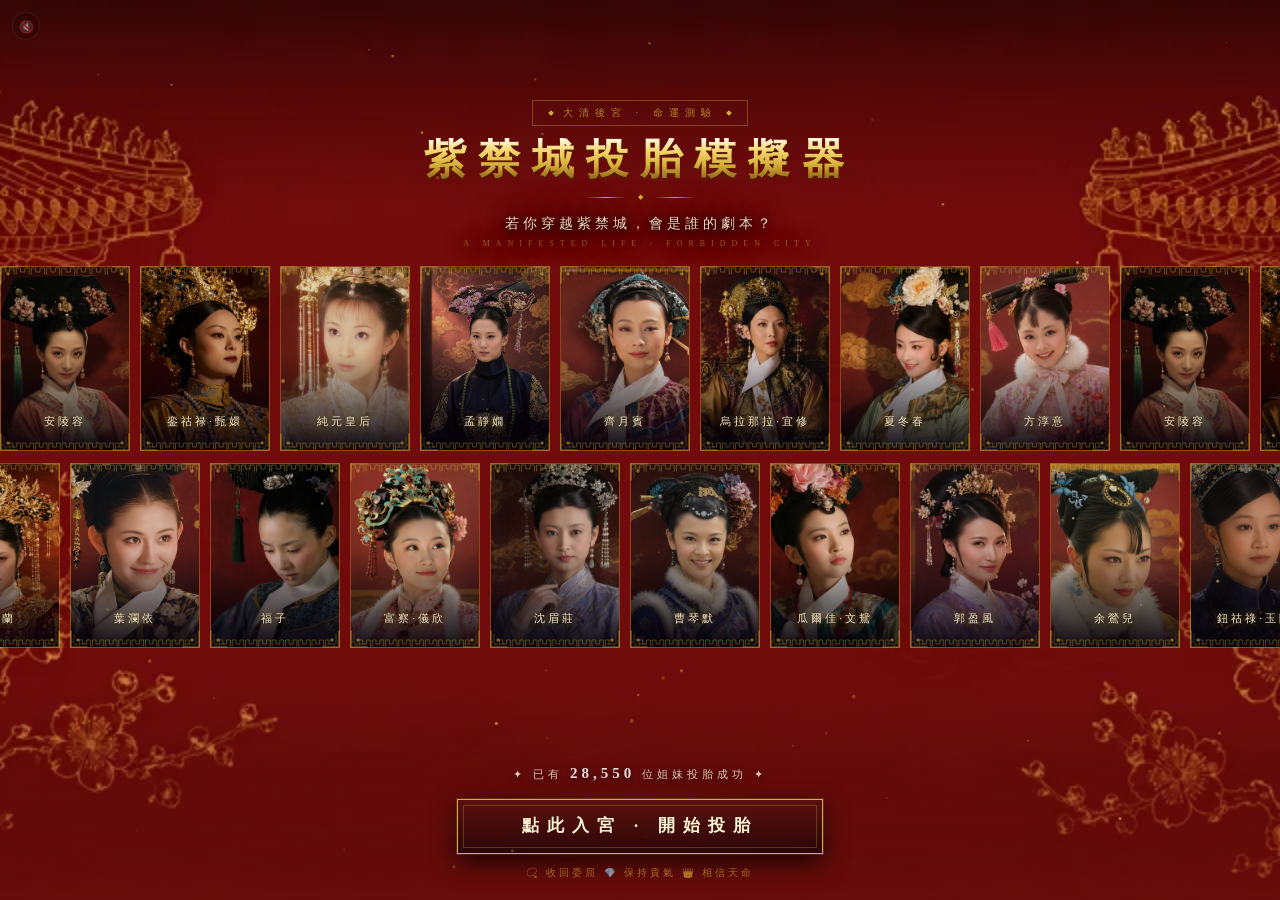
==== commit f96d221f: "fix: 两个游戏恢复原版封面（移除作品介绍页 intro） - 紫禁城：打开直接进入红底原版封面（19 结局/點此入宮），作品介绍页从流程移除 - 恋爱人格测试：同样移除 intro，直接进入原版封" ====
--- a/forbidden-city-game/index.html
+++ b/forbidden-city-game/index.html
@@ -11,7 +11,7 @@
     <link rel="preconnect" href="https://fonts.googleapis.com">
     <link rel="preconnect" href="https://fonts.gstatic.com" crossorigin>
     <link href="https://fonts.googleapis.com/css2?family=Noto+Serif+TC:wght@400;700;900&family=Noto+Sans+TC:wght@400;700&display=swap" rel="stylesheet">
-    <script type="module" crossorigin src="/forbidden-city-game/assets/index-pYDEY76t.js"></script>
+    <script type="module" crossorigin src="/forbidden-city-game/assets/index-BesXdesn.js"></script>
     <link rel="stylesheet" crossorigin href="/forbidden-city-game/assets/index-D1JG1Roz.css">
   </head>
   <body>
